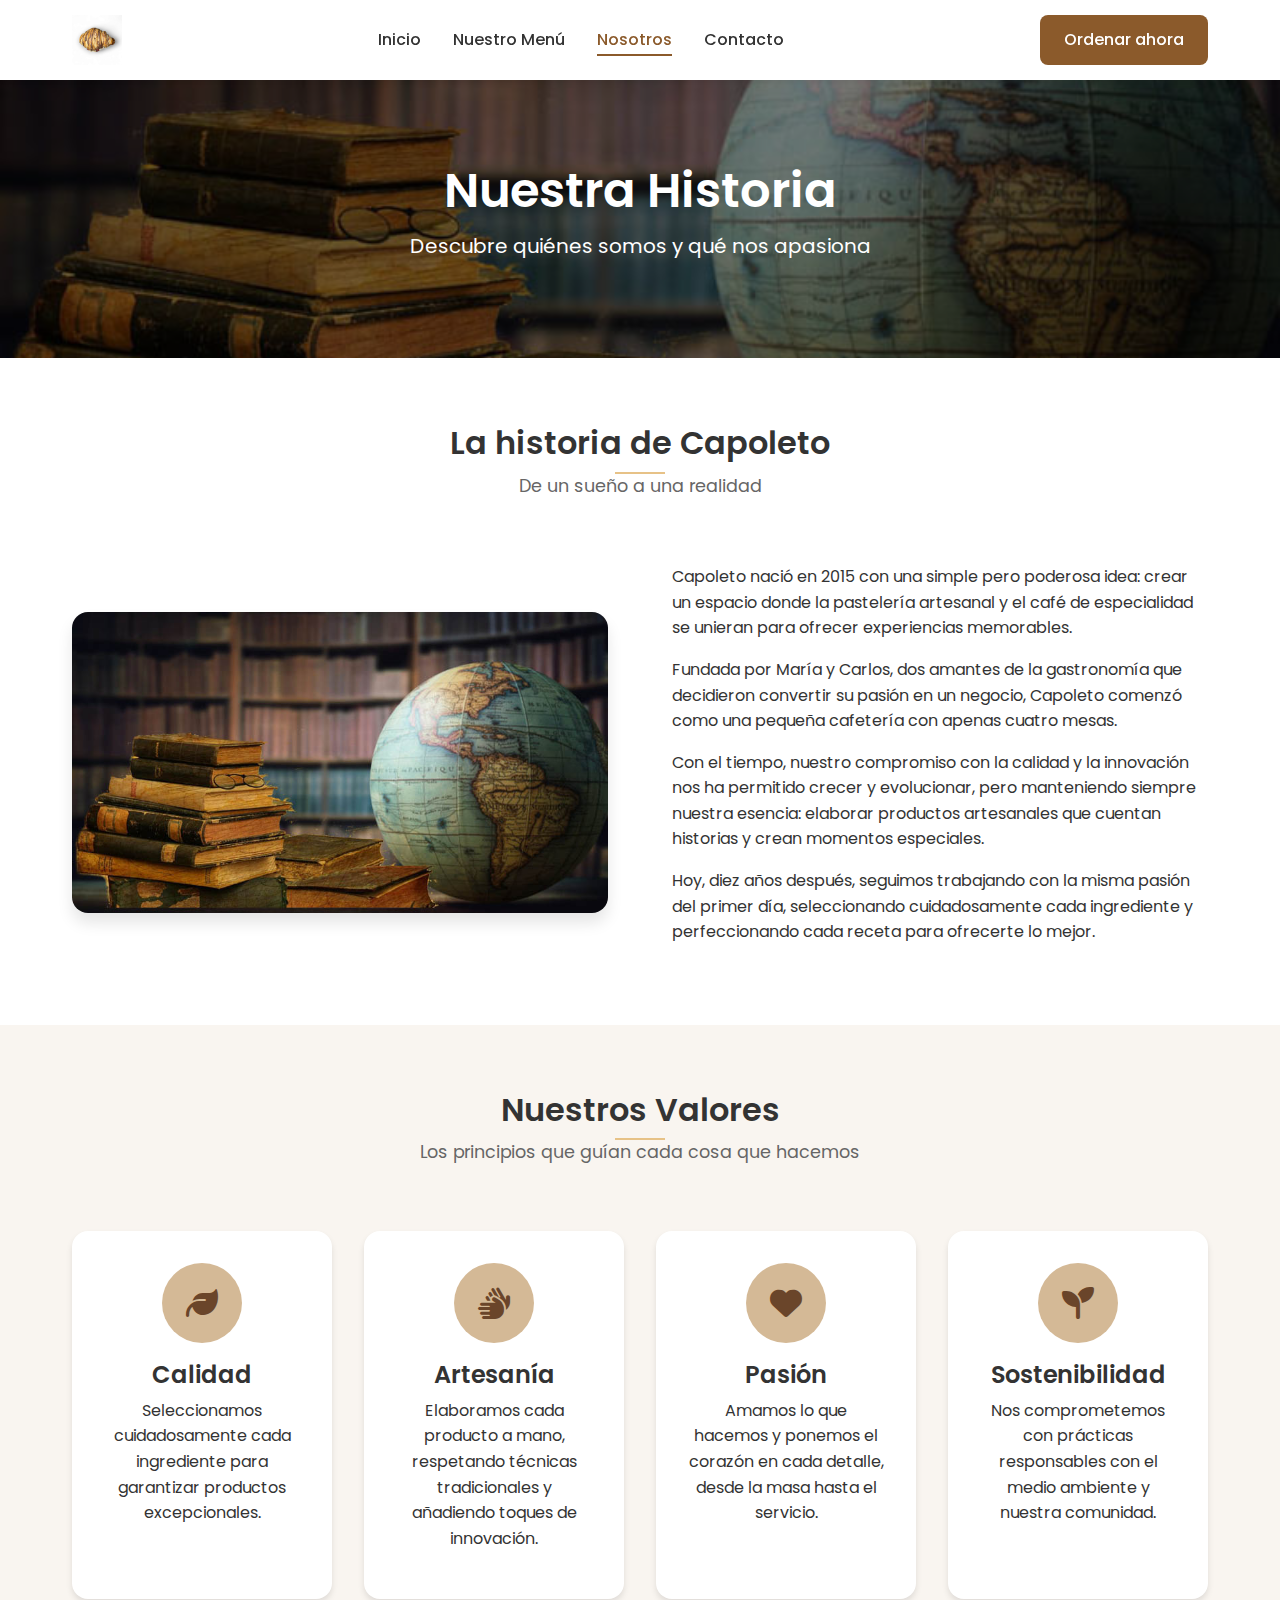
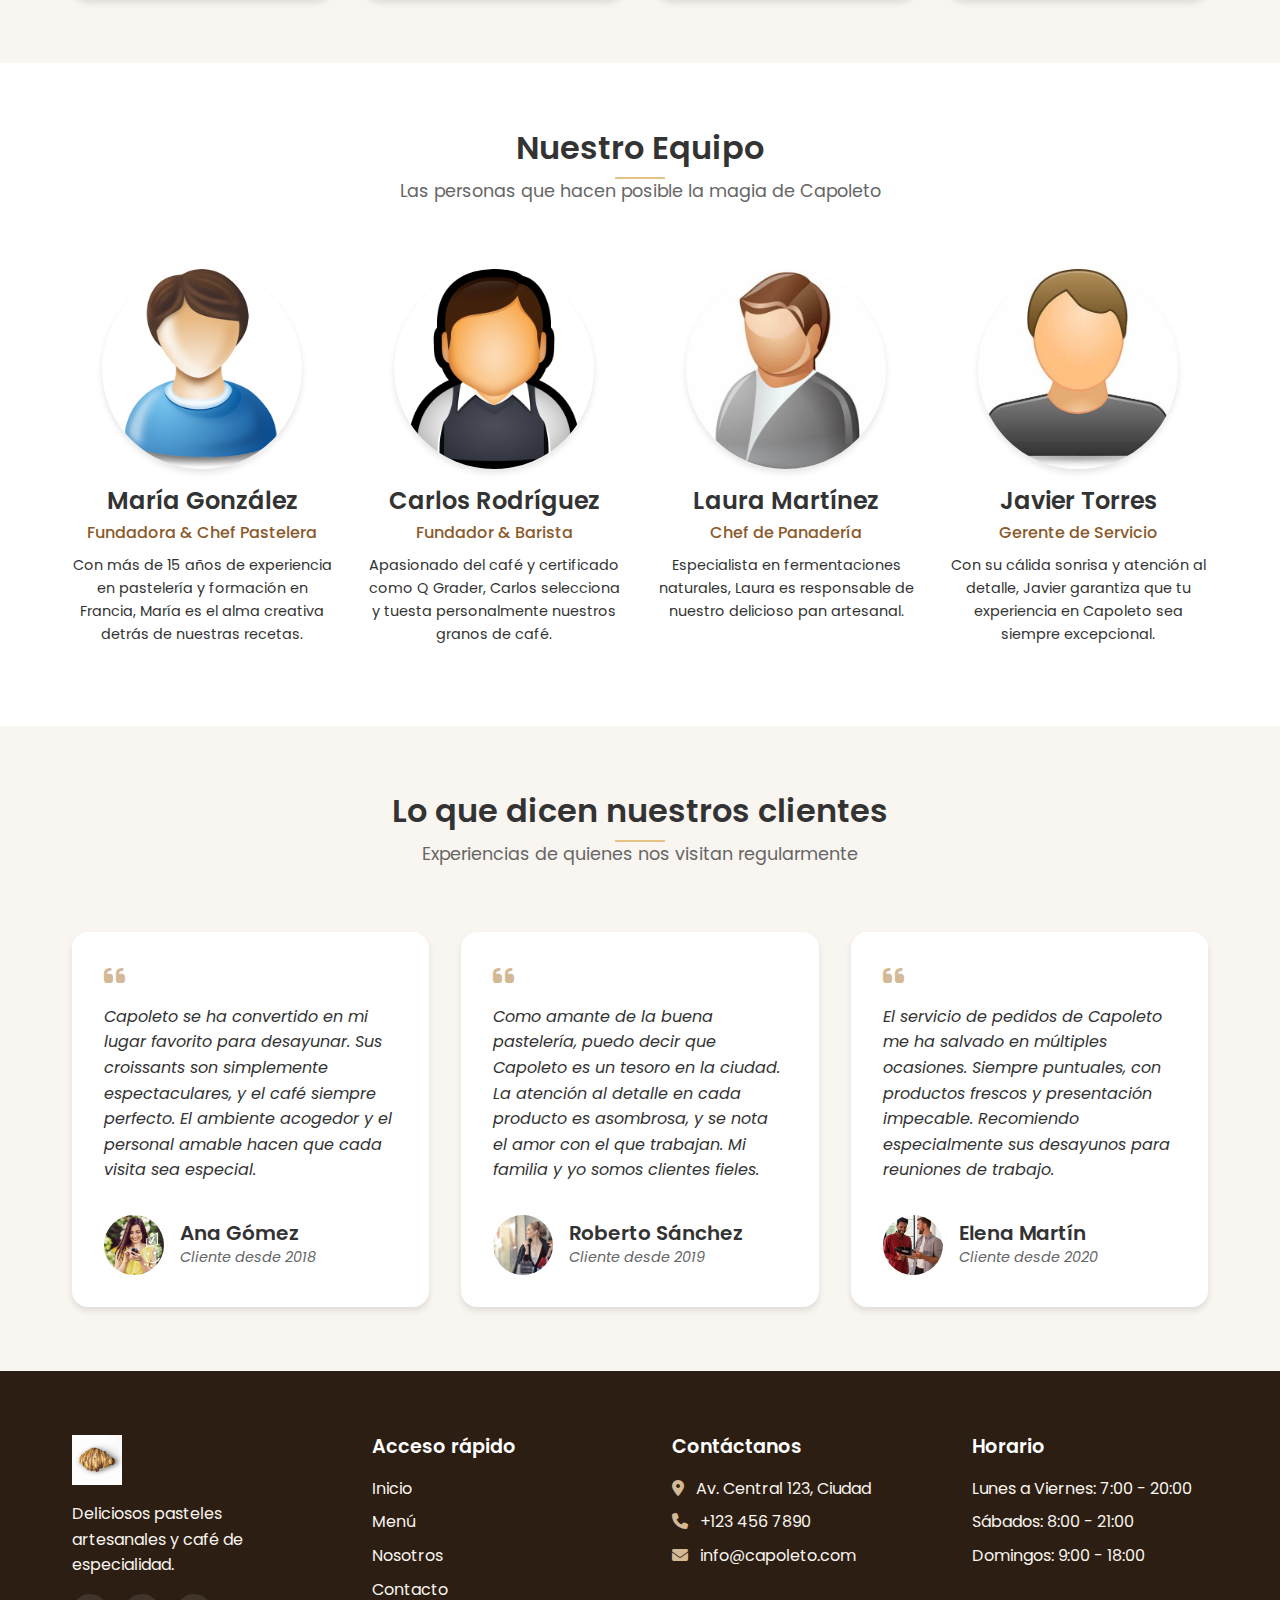
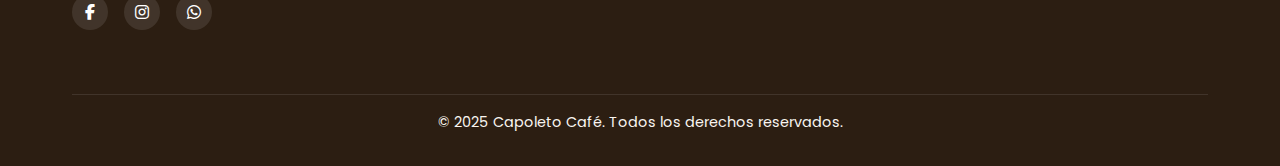
==== about.html @ 60fb5b4f "first commit" ====
<!DOCTYPE html>
<html lang="es">
<head>
    <meta charset="UTF-8">
    <meta name="viewport" content="width=device-width, initial-scale=1.0">
    <title>Nosotros | Capoleto Café</title>
    <link rel="stylesheet" href="assets/css/style.css">
    <link rel="stylesheet" href="https://cdnjs.cloudflare.com/ajax/libs/font-awesome/6.4.0/css/all.min.css">
    <link rel="preconnect" href="https://fonts.googleapis.com">
    <link rel="preconnect" href="https://fonts.gstatic.com" crossorigin>
    <link href="https://fonts.googleapis.com/css2?family=Poppins:wght@300;400;500;600;700&display=swap" rel="stylesheet">
</head>
<body>
    <!-- Header (same as index.html) -->
    <header class="header">
        <div class="container">
            <div class="header-wrapper">
                <div class="logo">
                    <a href="index.html">
                        <img src="assets/images/logo.jpg" alt="Capoleto Café">
                    </a>
                </div>
                <nav class="main-nav">
                    <ul>
                        <li><a href="index.html">Inicio</a></li>
                        <li><a href="menu.html">Nuestro Menú</a></li>
                        <li><a href="about.html" class="active">Nosotros</a></li>
                        <li><a href="contact.html">Contacto</a></li>
                    </ul>
                </nav>
                <div class="nav-buttons">
                    <a href="order.html" class="btn btn-primary">Ordenar ahora</a>
                    <button class="menu-toggle" id="menu-toggle">
                        <span></span>
                        <span></span>
                        <span></span>
                    </button>
                </div>
            </div>
        </div>
    </header>

    <!-- About Hero Section -->
    <section class="about-hero">
        <div class="container">
            <div class="about-hero-content">
                <h1>Nuestra Historia</h1>
                <p>Descubre quiénes somos y qué nos apasiona</p>
            </div>
        </div>
    </section>

    <!-- Our Story Section -->
    <section class="our-story">
        <div class="container">
            <div class="section-header">
                <h2>La historia de Capoleto</h2>
                <p>De un sueño a una realidad</p>
            </div>
            <div class="story-content">
                <div class="story-image">
                    <img src="assets/images/about/story.jpg" alt="Capoleto Café Story">
                </div>
                <div class="story-text">
                    <p>Capoleto nació en 2015 con una simple pero poderosa idea: crear un espacio donde la pastelería artesanal y el café de especialidad se unieran para ofrecer experiencias memorables.</p>
                    <p>Fundada por María y Carlos, dos amantes de la gastronomía que decidieron convertir su pasión en un negocio, Capoleto comenzó como una pequeña cafetería con apenas cuatro mesas.</p>
                    <p>Con el tiempo, nuestro compromiso con la calidad y la innovación nos ha permitido crecer y evolucionar, pero manteniendo siempre nuestra esencia: elaborar productos artesanales que cuentan historias y crean momentos especiales.</p>
                    <p>Hoy, diez años después, seguimos trabajando con la misma pasión del primer día, seleccionando cuidadosamente cada ingrediente y perfeccionando cada receta para ofrecerte lo mejor.</p>
                </div>
            </div>
        </div>
    </section>

    <!-- Our Values Section -->
    <section class="our-values">
        <div class="container">
            <div class="section-header">
                <h2>Nuestros Valores</h2>
                <p>Los principios que guían cada cosa que hacemos</p>
            </div>
            <div class="values-grid">
                <div class="value-card">
                    <div class="value-icon">
                        <i class="fas fa-leaf"></i>
                    </div>
                    <h3>Calidad</h3>
                    <p>Seleccionamos cuidadosamente cada ingrediente para garantizar productos excepcionales.</p>
                </div>
                <div class="value-card">
                    <div class="value-icon">
                        <i class="fas fa-hands"></i>
                    </div>
                    <h3>Artesanía</h3>
                    <p>Elaboramos cada producto a mano, respetando técnicas tradicionales y añadiendo toques de innovación.</p>
                </div>
                <div class="value-card">
                    <div class="value-icon">
                        <i class="fas fa-heart"></i>
                    </div>
                    <h3>Pasión</h3>
                    <p>Amamos lo que hacemos y ponemos el corazón en cada detalle, desde la masa hasta el servicio.</p>
                </div>
                <div class="value-card">
                    <div class="value-icon">
                        <i class="fas fa-seedling"></i>
                    </div>
                    <h3>Sostenibilidad</h3>
                    <p>Nos comprometemos con prácticas responsables con el medio ambiente y nuestra comunidad.</p>
                </div>
            </div>
        </div>
    </section>

    <!-- Our Team Section -->
    <section class="our-team">
        <div class="container">
            <div class="section-header">
                <h2>Nuestro Equipo</h2>
                <p>Las personas que hacen posible la magia de Capoleto</p>
            </div>
            <div class="team-grid">
                <div class="team-member">
                    <div class="member-image">
                        <img src="assets/images/about/team1.jpg" alt="María González">
                    </div>
                    <h3>María González</h3>
                    <p class="member-role">Fundadora & Chef Pastelera</p>
                    <p class="member-bio">Con más de 15 años de experiencia en pastelería y formación en Francia, María es el alma creativa detrás de nuestras recetas.</p>
                </div>
                <div class="team-member">
                    <div class="member-image">
                        <img src="assets/images/about/team2.jpg" alt="Carlos Rodríguez">
                    </div>
                    <h3>Carlos Rodríguez</h3>
                    <p class="member-role">Fundador & Barista</p>
                    <p class="member-bio">Apasionado del café y certificado como Q Grader, Carlos selecciona y tuesta personalmente nuestros granos de café.</p>
                </div>
                <div class="team-member">
                    <div class="member-image">
                        <img src="assets/images/about/team3.jpeg" alt="Laura Martínez">
                    </div>
                    <h3>Laura Martínez</h3>
                    <p class="member-role">Chef de Panadería</p>
                    <p class="member-bio">Especialista en fermentaciones naturales, Laura es responsable de nuestro delicioso pan artesanal.</p>
                </div>
                <div class="team-member">
                    <div class="member-image">
                        <img src="assets/images/about/team4.jpeg" alt="Javier Torres">
                    </div>
                    <h3>Javier Torres</h3>
                    <p class="member-role">Gerente de Servicio</p>
                    <p class="member-bio">Con su cálida sonrisa y atención al detalle, Javier garantiza que tu experiencia en Capoleto sea siempre excepcional.</p>
                </div>
            </div>
        </div>
    </section>

    <!-- Testimonials Section -->
    <section class="testimonials">
        <div class="container">
            <div class="section-header">
                <h2>Lo que dicen nuestros clientes</h2>
                <p>Experiencias de quienes nos visitan regularmente</p>
            </div>
            <div class="testimonials-slider">
                <div class="testimonial-card">
                    <div class="testimonial-content">
                        <i class="fas fa-quote-left"></i>
                        <p>Capoleto se ha convertido en mi lugar favorito para desayunar. Sus croissants son simplemente espectaculares, y el café siempre perfecto. El ambiente acogedor y el personal amable hacen que cada visita sea especial.</p>
                        <div class="testimonial-author">
                            <div class="author-image">
                                <img src="assets/images/about/customer1.jpg" alt="Ana Gómez">
                            </div>
                            <div class="author-info">
                                <h4>Ana Gómez</h4>
                                <p>Cliente desde 2018</p>
                            </div>
                        </div>
                    </div>
                </div>
                <div class="testimonial-card">
                    <div class="testimonial-content">
                        <i class="fas fa-quote-left"></i>
                        <p>Como amante de la buena pastelería, puedo decir que Capoleto es un tesoro en la ciudad. La atención al detalle en cada producto es asombrosa, y se nota el amor con el que trabajan. Mi familia y yo somos clientes fieles.</p>
                        <div class="testimonial-author">
                            <div class="author-image">
                                <img src="assets/images/about/customer2.jpg" alt="Roberto Sánchez">
                            </div>
                            <div class="author-info">
                                <h4>Roberto Sánchez</h4>
                                <p>Cliente desde 2019</p>
                            </div>
                        </div>
                    </div>
                </div>
                <div class="testimonial-card">
                    <div class="testimonial-content">
                        <i class="fas fa-quote-left"></i>
                        <p>El servicio de pedidos de Capoleto me ha salvado en múltiples ocasiones. Siempre puntuales, con productos frescos y presentación impecable. Recomiendo especialmente sus desayunos para reuniones de trabajo.</p>
                        <div class="testimonial-author">
                            <div class="author-image">
                                <img src="assets/images/about/customer3.jpg" alt="Elena Martín">
                            </div>
                            <div class="author-info">
                                <h4>Elena Martín</h4>
                                <p>Cliente desde 2020</p>
                            </div>
                        </div>
                    </div>
                </div>
            </div>
        </div>
    </section>


    <!-- Footer (same as index.html) -->
    <footer class="footer">
        <div class="container">
            <div class="footer-grid">
                <div class="footer-info">
                    <img src="assets/images/logo.jpg" alt="Capoleto Café" class="footer-logo">
                    <p>Deliciosos pasteles artesanales y café de especialidad.</p>
                    <div class="social-links">
                        <a href="#" target="_blank"><i class="fab fa-facebook-f"></i></a>
                        <a href="#" target="_blank"><i class="fab fa-instagram"></i></a>
                        <a href="#" target="_blank"><i class="fab fa-whatsapp"></i></a>
                    </div>
                </div>
                <div class="footer-links">
                    <h4>Acceso rápido</h4>
                    <ul>
                        <li><a href="index.html">Inicio</a></li>
                        <li><a href="menu.html">Menú</a></li>
                        <li><a href="about.html">Nosotros</a></li>
                        <li><a href="contact.html">Contacto</a></li>
                    </ul>
                </div>
                <div class="footer-contact">
                    <h4>Contáctanos</h4>
                    <ul>
                        <li><i class="fas fa-map-marker-alt"></i> Av. Central 123, Ciudad</li>
                        <li><i class="fas fa-phone"></i> +123 456 7890</li>
                        <li><i class="fas fa-envelope"></i> info@capoleto.com</li>
                    </ul>
                </div>
                <div class="footer-hours">
                    <h4>Horario</h4>
                    <ul>
                        <li>Lunes a Viernes: 7:00 - 20:00</li>
                        <li>Sábados: 8:00 - 21:00</li>
                        <li>Domingos: 9:00 - 18:00</li>
                    </ul>
                </div>
            </div>
            <div class="footer-bottom">
                <p>&copy; 2025 Capoleto Café. Todos los derechos reservados.</p>
            </div>
        </div>
    </footer>

    <script src="assets/js/main.js"></script>
</body>
</html>
---- assets/css/style.css ----
/* 
* Capoleto Café - Main Stylesheet
* Author: Your Name
* Version: 1.0
*/

/* =========== Base Styles =========== */
:root {
    /* Colors */
    --primary-color: #8b5a2b;
    --primary-dark: #6a452a;
    --primary-light: #d4b996;
    --secondary-color: #f27e3d;
    --accent-color: #e7c287;
    --text-color: #333333;
    --text-light: #666666;
    --background-color: #ffffff;
    --background-alt: #f9f5f0;
    --border-color: #e1d7c6;
    --footer-bg: #2c1e12;
    --footer-text: #f9f5f0;
    
    /* Typography */
    --body-font: 'Poppins', sans-serif;
    --heading-font: 'Poppins', sans-serif;
    
    /* Spacing */
    --spacing-xs: 0.25rem;
    --spacing-sm: 0.5rem;
    --spacing-md: 1rem;
    --spacing-lg: 2rem;
    --spacing-xl: 4rem;
    
    /* Borders */
    --border-radius-sm: 4px;
    --border-radius-md: 8px;
    --border-radius-lg: 16px;
    --border-radius-xl: 24px;
    
    /* Shadows */
    --shadow-sm: 0 2px 4px rgba(0, 0, 0, 0.05);
    --shadow-md: 0 4px 6px rgba(0, 0, 0, 0.1);
    --shadow-lg: 0 10px 15px rgba(0, 0, 0, 0.1);
    
    /* Transitions */
    --transition-fast: 0.2s ease;
    --transition-normal: 0.3s ease;
    --transition-slow: 0.5s ease;
}

/* Reset & Base Styles */
* {
    margin: 0;
    padding: 0;
    box-sizing: border-box;
}

html {
    scroll-behavior: smooth;
}

body {
    font-family: var(--body-font);
    color: var(--text-color);
    line-height: 1.6;
    background-color: var(--background-color);
    font-size: 16px;
}

h1, h2, h3, h4, h5, h6 {
    font-family: var(--heading-font);
    font-weight: 600;
    line-height: 1.3;
    margin-bottom: var(--spacing-md);
    color: var(--text-color);
}

h1 {
    font-size: 2.5rem;
}

h2 {
    font-size: 2rem;
}

h3 {
    font-size: 1.5rem;
}

h4 {
    font-size: 1.25rem;
}

p {
    margin-bottom: var(--spacing-md);
}

a {
    color: var(--primary-color);
    text-decoration: none;
    transition: color var(--transition-fast);
}

a:hover {
    color: var(--primary-dark);
}

ul, ol {
    list-style-position: inside;
    margin-bottom: var(--spacing-md);
}

img {
    max-width: 100%;
    height: auto;
    display: block;
}

button, input, select, textarea {
    font-family: var(--body-font);
    font-size: 1rem;
}

/* =========== Layout =========== */
.container {
    width: 100%;
    max-width: 1200px;
    margin: 0 auto;
    padding: 0 var(--spacing-lg);
}

.section-header {
    text-align: center;
    margin-bottom: var(--spacing-xl);
}

.section-header h2 {
    position: relative;
    display: inline-block;
    margin-bottom: var(--spacing-sm);
}

.section-header h2:after {
    content: '';
    position: absolute;
    bottom: -10px;
    left: 50%;
    transform: translateX(-50%);
    width: 50px;
    height: 2px;
    background-color: var(--accent-color);
}

.section-header p {
    color: var(--text-light);
    font-size: 1.1rem;
}

/* =========== Components =========== */

/* Buttons */
.btn {
    display: inline-block;
    padding: 0.75rem 1.5rem;
    border-radius: var(--border-radius-md);
    font-weight: 500;
    text-align: center;
    cursor: pointer;
    transition: all var(--transition-fast);
    border: none;
    outline: none;
}

.btn-primary {
    background-color: var(--primary-color);
    color: white;
}

.btn-primary:hover {
    background-color: var(--primary-dark);
    color: white;
}

.btn-secondary {
    background-color: var(--secondary-color);
    color: white;
}

.btn-secondary:hover {
    background-color: #e06e30;
    color: white;
}

.btn-outline {
    background-color: transparent;
    border: 2px solid var(--primary-color);
    color: var(--primary-color);
}

.btn-outline:hover {
    background-color: var(--primary-color);
    color: white;
}

.btn-light {
    background-color: white;
    color: var(--primary-color);
}

.btn-light:hover {
    background-color: #f0f0f0;
}

.btn-sm {
    padding: 0.5rem 1rem;
    font-size: 0.875rem;
}

.btn-block {
    display: block;
    width: 100%;
}

/* Forms */
.form-group {
    margin-bottom: var(--spacing-md);
}

.form-group label {
    display: block;
    margin-bottom: var(--spacing-xs);
    font-weight: 500;
}

.form-group input,
.form-group select,
.form-group textarea {
    width: 100%;
    padding: 0.75rem;
    border: 1px solid var(--border-color);
    border-radius: var(--border-radius-sm);
    background-color: white;
    transition: border-color var(--transition-fast);
}

.form-group input:focus,
.form-group select:focus,
.form-group textarea:focus {
    border-color: var(--primary-color);
    outline: none;
}

/* =========== Header =========== */
.header {
    position: fixed;
    top: 0;
    left: 0;
    width: 100%;
    z-index: 1000;
    background-color: white;
    box-shadow: var(--shadow-sm);
    transition: all var(--transition-normal);
}

.header-wrapper {
    display: flex;
    align-items: center;
    justify-content: space-between;
    height: 80px;
}

.logo img {
    height: 50px;
}

.main-nav ul {
    display: flex;
    margin: 0;
    list-style: none;
}

.main-nav li {
    margin: 0 var(--spacing-md);
}

.main-nav a {
    font-weight: 500;
    color: var(--text-color);
    position: relative;
}

.main-nav a:hover, 
.main-nav a.active {
    color: var(--primary-color);
}

.main-nav a.active:after {
    content: '';
    position: absolute;
    bottom: -5px;
    left: 0;
    width: 100%;
    height: 2px;
    background-color: var(--primary-color);
}

.nav-buttons {
    display: flex;
    align-items: center;
}

.menu-toggle {
    display: none;
    background: none;
    border: none;
    cursor: pointer;
    margin-left: var(--spacing-md);
}

.menu-toggle span {
    display: block;
    width: 25px;
    height: 2px;
    background-color: var(--text-color);
    margin: 5px 0;
    transition: all var(--transition-fast);
}

/* =========== Hero Section =========== */
.hero {
    padding: 160px 0 100px;
    background-color: var(--background-alt);
    background-image: url('../images/hero-bg.jpg');
    background-size: cover;
    background-position: center;
    position: relative;
}

.hero:before {
    content: '';
    position: absolute;
    top: 0;
    left: 0;
    width: 100%;
    height: 100%;
    background-color: rgba(0, 0, 0, 0.4);
}

.hero-content {
    position: relative;
    max-width: 600px;
    text-align: center;
    margin: 0 auto;
}

.hero h1 {
    color: white;
    font-size: 3rem;
    margin-bottom: var(--spacing-md);
}

.hero p {
    color: white;
    font-size: 1.25rem;
    margin-bottom: var(--spacing-lg);
}

.hero-buttons {
    display: flex;
    justify-content: center;
    gap: var(--spacing-md);
}

/* =========== Featured Products Section =========== */
.featured-products {
    padding: var(--spacing-xl) 0;
}

.products-grid {
    display: grid;
    grid-template-columns: repeat(auto-fill, minmax(250px, 1fr));
    gap: var(--spacing-lg);
}

.product-card {
    background-color: white;
    border-radius: var(--border-radius-lg);
    overflow: hidden;
    box-shadow: var(--shadow-md);
    transition: transform var(--transition-normal);
}

.product-card:hover {
    transform: translateY(-5px);
}

.product-image {
    height: 200px;
    position: relative;
}

.product-image img {
    width: 100%;
    height: 100%;
    object-fit: cover;
}

.product-badge {
    position: absolute;
    top: 10px;
    right: 10px;
    background-color: var(--secondary-color);
    color: white;
    padding: 0.25rem 0.5rem;
    border-radius: var(--border-radius-sm);
    font-size: 0.75rem;
}

.product-info {
    padding: var(--spacing-md);
}

.product-info h3 {
    margin-bottom: var(--spacing-xs);
    font-size: 1.2rem;
}

.product-info p {
    color: var(--text-light);
    font-size: 0.9rem;
    margin-bottom: var(--spacing-sm);
}

.product-price {
    font-weight: 600;
    color: var(--primary-color);
    margin-bottom: var(--spacing-sm);
}

.view-all {
    text-align: center;
    margin-top: var(--spacing-xl);
}

/* =========== Categories Section =========== */
.categories {
    padding: var(--spacing-xl) 0;
    background-color: var(--background-alt);
}

.categories-grid {
    display: grid;
    grid-template-columns: repeat(auto-fill, minmax(200px, 1fr));
    gap: var(--spacing-lg);
}

.category-card {
    background-color: white;
    border-radius: var(--border-radius-lg);
    padding: var(--spacing-lg);
    text-align: center;
    box-shadow: var(--shadow-md);
    transition: all var(--transition-normal);
}

.category-card:hover {
    transform: translateY(-5px);
    background-color: var(--primary-color);
}

.category-card:hover h3,
.category-card:hover .category-icon i {
    color: white;
}

.category-icon {
    margin-bottom: var(--spacing-md);
}

.category-icon i {
    font-size: 2.5rem;
    color: var(--primary-color);
    transition: color var(--transition-normal);
}

.category-card h3 {
    font-size: 1.2rem;
    margin-bottom: 0;
    transition: color var(--transition-normal);
}

/* =========== About Preview Section =========== */
.about-preview {
    padding: var(--spacing-xl) 0;
}

.about-grid {
    display: grid;
    grid-template-columns: 1fr 1fr;
    gap: var(--spacing-xl);
    align-items: center;
}

.about-image img {
    border-radius: var(--border-radius-lg);
    box-shadow: var(--shadow-lg);
}

.about-content h2 {
    margin-bottom: var(--spacing-md);
}

.about-content p {
    margin-bottom: var(--spacing-md);
}

/* =========== Reviews Section =========== */
.reviews {
    padding: var(--spacing-xl) 0;
    background-color: var(--background-alt);
}

.reviews-slider {
    display: grid;
    grid-template-columns: repeat(auto-fill, minmax(300px, 1fr));
    gap: var(--spacing-lg);
}

.review-card {
    background-color: white;
    border-radius: var(--border-radius-lg);
    padding: var(--spacing-lg);
    box-shadow: var(--shadow-md);
}

.review-stars {
    color: gold;
    margin-bottom: var(--spacing-sm);
}

.review-text {
    font-style: italic;
    color: var(--text-color);
    margin-bottom: var(--spacing-md);
}

.reviewer {
    display: flex;
    align-items: center;
}

.reviewer-name {
    font-weight: 600;
}

/* =========== Instagram Feed Section =========== */
.instagram-feed {
    padding: var(--spacing-xl) 0;
}

.instagram-grid {
    display: grid;
    grid-template-columns: repeat(auto-fill, minmax(200px, 1fr));
    gap: var(--spacing-md);
}

.instagram-item {
    height: 200px;
    overflow: hidden;
    position: relative;
}

.instagram-item img {
    width: 100%;
    height: 100%;
    object-fit: cover;
    transition: transform var(--transition-normal);
}

.instagram-item:hover img {
    transform: scale(1.1);
}

/* =========== Footer =========== */
.footer {
    background-color: var(--footer-bg);
    color: var(--footer-text);
    padding-top: var(--spacing-xl);
}

.footer-grid {
    display: grid;
    grid-template-columns: repeat(auto-fit, minmax(200px, 1fr));
    gap: var(--spacing-xl);
    padding-bottom: var(--spacing-xl);
}

.footer-logo {
    height: 50px;
    margin-bottom: var(--spacing-md);
}

.footer-info p {
    margin-bottom: var(--spacing-md);
}

.social-links {
    display: flex;
    gap: var(--spacing-md);
}

.social-links a {
    display: flex;
    align-items: center;
    justify-content: center;
    width: 36px;
    height: 36px;
    background-color: rgba(255, 255, 255, 0.1);
    border-radius: 50%;
    color: white;
    transition: background-color var(--transition-fast);
}

.social-links a:hover {
    background-color: var(--primary-light);
    color: var(--primary-dark);
}

.footer h4 {
    color: white;
    margin-bottom: var(--spacing-md);
    font-size: 1.2rem;
}

.footer-links ul,
.footer-contact ul,
.footer-hours ul {
    list-style: none;
    margin: 0;
    padding: 0;
}

.footer-links li,
.footer-contact li,
.footer-hours li {
    margin-bottom: var(--spacing-sm);
}

.footer-links a {
    color: var(--footer-text);
    transition: color var(--transition-fast);
}

.footer-links a:hover {
    color: var(--primary-light);
}

.footer-contact i {
    margin-right: var(--spacing-sm);
    color: var(--primary-light);
}

.footer-bottom {
    text-align: center;
    padding: var(--spacing-md) 0;
    border-top: 1px solid rgba(255, 255, 255, 0.1);
    font-size: 0.9rem;
}

/* =========== Menu Page =========== */
.menu-hero {
    padding: 160px 0 80px;
    background-color: var(--background-alt);
    background-image: url('../images/menu-bg.jpg');
    background-size: cover;
    background-position: center;
    position: relative;
    text-align: center;
}

.menu-hero:before {
    content: '';
    position: absolute;
    top: 0;
    left: 0;
    width: 100%;
    height: 100%;
    background-color: rgba(0, 0, 0, 0.5);
}

.menu-hero-content {
    position: relative;
    max-width: 600px;
    margin: 0 auto;
}

.menu-hero h1 {
    color: white;
    font-size: 3rem;
    margin-bottom: var(--spacing-sm);
}

.menu-hero p {
    color: white;
    font-size: 1.25rem;
}

.menu-nav {
    background-color: white;
    box-shadow: var(--shadow-sm);
    padding: var(--spacing-md) 0;
    position: sticky;
    top: 80px;
    z-index: 100;
}

.menu-tabs {
    display: flex;
    justify-content: center;
    gap: var(--spacing-md);
    flex-wrap: wrap;
}

.menu-tab {
    padding: 0.5rem 1rem;
    background: none;
    border: none;
    cursor: pointer;
    font-weight: 500;
    color: var(--text-color);
    transition: color var(--transition-fast);
    position: relative;
}

.menu-tab:hover,
.menu-tab.active {
    color: var(--primary-color);
}

.menu-tab.active:after {
    content: '';
    position: absolute;
    bottom: -5px;
    left: 0;
    width: 100%;
    height: 2px;
    background-color: var(--primary-color);
}

.menu-products {
    padding: var(--spacing-xl) 0;
}

.order-banner {
    background-color: var(--primary-color);
    color: white;
    padding: var(--spacing-xl) 0;
    text-align: center;
}

.banner-content h2 {
    color: white;
    margin-bottom: var(--spacing-sm);
}

.banner-content p {
    margin-bottom: var(--spacing-lg);
    font-size: 1.1rem;
}

/* =========== About Page =========== */
.about-hero {
    padding: 160px 0 80px;
    background-color: var(--background-alt);
    background-image: url('../images/about-bg.jpg');
    background-size: cover;
    background-position: center;
    position: relative;
    text-align: center;
}

.about-hero:before {
    content: '';
    position: absolute;
    top: 0;
    left: 0;
    width: 100%;
    height: 100%;
    background-color: rgba(0, 0, 0, 0.5);
}

.about-hero-content {
    position: relative;
    max-width: 600px;
    margin: 0 auto;
}

.about-hero h1 {
    color: white;
    font-size: 3rem;
    margin-bottom: var(--spacing-sm);
}

.about-hero p {
    color: white;
    font-size: 1.25rem;
}

.our-story {
    padding: var(--spacing-xl) 0;
}

.story-content {
    display: grid;
    grid-template-columns: 1fr 1fr;
    gap: var(--spacing-xl);
    align-items: center;
}

.story-image img {
    border-radius: var(--border-radius-lg);
    box-shadow: var(--shadow-lg);
}

.our-values {
    padding: var(--spacing-xl) 0;
    background-color: var(--background-alt);
}

.values-grid {
    display: grid;
    grid-template-columns: repeat(auto-fill, minmax(250px, 1fr));
    gap: var(--spacing-lg);
}

.value-card {
    background-color: white;
    border-radius: var(--border-radius-lg);
    padding: var(--spacing-lg);
    text-align: center;
    box-shadow: var(--shadow-md);
}

.value-icon {
    width: 80px;
    height: 80px;
    background-color: var(--primary-light);
    border-radius: 50%;
    display: flex;
    align-items: center;
    justify-content: center;
    margin: 0 auto var(--spacing-md);
}

.value-icon i {
    font-size: 2rem;
    color: var(--primary-dark);
}

.value-card h3 {
    margin-bottom: var(--spacing-sm);
}

.our-team {
    padding: var(--spacing-xl) 0;
}

.team-grid {
    display: grid;
    grid-template-columns: repeat(auto-fill, minmax(250px, 1fr));
    gap: var(--spacing-lg);
}

.team-member {
    text-align: center;
}

.member-image {
    width: 200px;
    height: 200px;
    border-radius: 50%;
    overflow: hidden;
    margin: 0 auto var(--spacing-md);
    box-shadow: var(--shadow-md);
}

.member-image img {
    width: 100%;
    height: 100%;
    object-fit: cover;
}

.team-member h3 {
    margin-bottom: var(--spacing-xs);
}

.member-role {
    color: var(--primary-color);
    font-weight: 500;
    margin-bottom: var(--spacing-sm);
}

.member-bio {
    font-size: 0.9rem;
}

.testimonials {
    padding: var(--spacing-xl) 0;
    background-color: var(--background-alt);
}

.testimonials-slider {
    display: grid;
    grid-template-columns: repeat(auto-fill, minmax(300px, 1fr));
    gap: var(--spacing-lg);
}

.testimonial-card {
    background-color: white;
    border-radius: var(--border-radius-lg);
    overflow: hidden;
    box-shadow: var(--shadow-md);
}

.testimonial-content {
    padding: var(--spacing-lg);
}

.testimonial-content i {
    font-size: 1.5rem;
    color: var(--primary-light);
    margin-bottom: var(--spacing-md);
}

.testimonial-content p {
    font-style: italic;
    margin-bottom: var(--spacing-lg);
}

.testimonial-author {
    display: flex;
    align-items: center;
}

.author-image {
    width: 60px;
    height: 60px;
    border-radius: 50%;
    overflow: hidden;
    margin-right: var(--spacing-md);
}

.author-image img {
    width: 100%;
    height: 100%;
    object-fit: cover;
}

.author-info h4 {
    margin-bottom: 0;
}

.author-info p {
    margin-bottom: 0;
    font-size: 0.9rem;
    color: var(--text-light);
}

.join-team {
    padding: var(--spacing-xl) 0;
}

.join-content {
    display: grid;
    grid-template-columns: 1fr 1fr;
    gap: var(--spacing-xl);
    align-items: center;
}

.join-text h2 {
    margin-bottom: var(--spacing-md);
}

.join-text p {
    margin-bottom: var(--spacing-lg);
}

.join-image img {
    border-radius: var(--border-radius-lg);
    box-shadow: var(--shadow-lg);
}

/* =========== Contact Page =========== */
.contact-hero {
    padding: 160px 0 80px;
    background-color: var(--background-alt);
    background-image: url('../images/contact-bg.jpg');
    background-size: cover;
    background-position: center;
    position: relative;
    text-align: center;
}

.contact-hero:before {
    content: '';
    position: absolute;
    top: 0;
    left: 0;
    width: 100%;
    height: 100%;
    background-color: rgba(0, 0, 0, 0.5);
}

.contact-hero-content {
    position: relative;
    max-width: 600px;
    margin: 0 auto;
}

.contact-hero h1 {
    color: white;
    font-size: 3rem;
    margin-bottom: var(--spacing-sm);
}

.contact-hero p {
    color: white;
    font-size: 1.25rem;
}

.contact-info {
    padding: var(--spacing-xl) 0;
}

.contact-grid {
    display: grid;
    grid-template-columns: repeat(auto-fill, minmax(250px, 1fr));
    gap: var(--spacing-lg);
}

.contact-card {
    background-color: white;
    border-radius: var(--border-radius-lg);
    padding: var(--spacing-lg);
    text-align: center;
    box-shadow: var(--shadow-md);
}

.contact-icon {
    width: 70px;
    height: 70px;
    background-color: var(--primary-light);
    border-radius: 50%;
    display: flex;
    align-items: center;
    justify-content: center;
    margin: 0 auto var(--spacing-md);
}

.contact-icon i {
    font-size: 1.5rem;
    color: var(--primary-dark);
}

.contact-card h3 {
    margin-bottom: var(--spacing-sm);
}

.contact-card p {
    margin-bottom: var(--spacing-xs);
    font-size: 0.9rem;
}

.contact-form-section {
    padding: var(--spacing-xl) 0;
    background-color: var(--background-alt);
}

.contact-wrapper {
    display: grid;
    grid-template-columns: 1fr 1fr;
    gap: var(--spacing-xl);
}

.contact-form {
    display: grid;
    grid-template-columns: 1fr 1fr;
    gap: var(--spacing-md);
}

.full-width {
    grid-column: span 2;
}

.map-container {
    height: 100%;
    min-height: 400px;
    border-radius: var(--border-radius-lg);
    overflow: hidden;
    box-shadow: var(--shadow-md);
}

.map-container iframe {
    border: 0;
}

.faq-section {
    padding: var(--spacing-xl) 0;
}

.faq-container {
    max-width: 800px;
    margin: 0 auto;
}

.faq-item {
    border-bottom: 1px solid var(--border-color);
    margin-bottom: var(--spacing-md);
}

.faq-question {
    display: flex;
    justify-content: space-between;
    align-items: center;
    padding: var(--spacing-md) 0;
    cursor: pointer;
}

.faq-question h3 {
    margin-bottom: 0;
    font-size: 1.1rem;
}

.faq-answer {
    padding-bottom: var(--spacing-md);
    display: none;
}

.faq-icon i {
    transition: transform var(--transition-fast);
}

.faq-item.active .faq-icon i {
    transform: rotate(180deg);
}

.newsletter {
    padding: var(--spacing-xl) 0;
    background-color: var(--primary-color);
    color: white;
}

.newsletter-content {
    max-width: 600px;
    margin: 0 auto;
    text-align: center;
}

.newsletter-text h2 {
    color: white;
    margin-bottom: var(--spacing-sm);
}

.newsletter-text p {
    margin-bottom: var(--spacing-lg);
}

.newsletter-form {
    display: flex;
    gap: var(--spacing-sm);
}

.newsletter-form input {
    flex: 1;
    padding: 0.75rem;
    border: none;
    border-radius: var(--border-radius-md);
}

/* =========== Order Page =========== */
.order-process {
    padding: 160px 0 var(--spacing-xl);
}

.order-steps {
    display: flex;
    justify-content: center;
    margin-bottom: var(--spacing-xl);
}

.step {
    display: flex;
    flex-direction: column;
    align-items: center;
    margin: 0 var(--spacing-lg);
    position: relative;
}

.step:not(:last-child):after {
    content: '';
    position: absolute;
    top: 25px;
    right: -70px;
    width: 60px;
    height: 2px;
    background-color: var(--border-color);
}

.step.active .step-number {
    background-color: var(--primary-color);
    color: white;
}

.step-number {
    width: 50px;
    height: 50px;
    border-radius: 50%;
    background-color: var(--background-alt);
    display: flex;
    align-items: center;
    justify-content: center;
    font-weight: 600;
    margin-bottom: var(--spacing-sm);
    border: 2px solid var(--primary-color);
    color: var(--primary-color);
}

.step-text {
    font-weight: 500;
}

.order-content {
    display: grid;
    grid-template-columns: 2fr 1fr;
    gap: var(--spacing-xl);
}

.hidden {
    display: none;
}

.order-categories {
    display: flex;
    flex-wrap: wrap;
    gap: var(--spacing-sm);
    margin-bottom: var(--spacing-lg);
}

.category-btn {
    padding: 0.5rem 1rem;
    background-color: var(--background-alt);
    border: none;
    border-radius: var(--border-radius-sm);
    cursor: pointer;
    font-weight: 500;
}

.category-btn.active {
    background-color: var(--primary-color);
    color: white;
}

.order-items {
    display: grid;
    gap: var(--spacing-md);
}

.order-item {
    display: grid;
    grid-template-columns: 80px 1fr auto;
    align-items: center;
    gap: var(--spacing-md);
    padding: var(--spacing-md);
    background-color: white;
    border-radius: var(--border-radius-md);
    box-shadow: var(--shadow-sm);
}

.item-image {
    width: 80px;
    height: 80px;
    border-radius: var(--border-radius-sm);
    overflow: hidden;
}

.item-image img {
    width: 100%;
    height: 100%;
    object-fit: cover;
}

.item-details h3 {
    font-size: 1.1rem;
    margin-bottom: var(--spacing-xs);
}

.item-details p {
    font-size: 0.9rem;
    color: var(--text-light);
    margin-bottom: var(--spacing-xs);
}

.item-price {
    font-weight: 600;
    color: var(--primary-color);
}

.item-quantity {
    display: flex;
    align-items: center;
}

.quantity-btn {
    width: 30px;
    height: 30px;
    border: none;
    background-color: var(--background-alt);
    border-radius: 50%;
    display: flex;
    align-items: center;
    justify-content: center;
    cursor: pointer;
    font-weight: bold;
}

.item-quantity input {
    width: 40px;
    text-align: center;
    border: none;
    background: none;
    font-weight: 600;
    margin: 0 var(--spacing-sm);
}

.order-summary {
    background-color: white;
    border-radius: var(--border-radius-lg);
    padding: var(--spacing-lg);
    box-shadow: var(--shadow-md);
    position: sticky;
    top: 100px;
    align-self: flex-start;
}

.order-summary h3 {
    margin-bottom: var(--spacing-md);
    padding-bottom: var(--spacing-sm);
    border-bottom: 1px solid var(--border-color);
}

.order-list {
    margin-bottom: var(--spacing-lg);
    max-height: 300px;
    overflow-y: auto;
}

.order-item-row {
    display: flex;
    justify-content: space-between;
    align-items: center;
    margin-bottom: var(--spacing-sm);
    padding-bottom: var(--spacing-sm);
    border-bottom: 1px solid var(--border-color);
}

.order-item-details {
    flex: 1;
}

.order-item-name {
    font-weight: 500;
}

.order-item-price {
    color: var(--text-light);
    font-size: 0.9rem;
}

.order-item-total {
    font-weight: 600;
}

.empty-cart {
    color: var(--text-light);
    text-align: center;
    font-style: italic;
}

.order-total {
    padding-top: var(--spacing-md);
    border-top: 1px solid var(--border-color);
}

.subtotal, 
.delivery-fee, 
.total {
    display: flex;
    justify-content: space-between;
    margin-bottom: var(--spacing-sm);
}

.total {
    font-weight: 600;
    font-size: 1.1rem;
    color: var(--primary-color);
}

.step-buttons {
    display: flex;
    justify-content: space-between;
    margin-top: var(--spacing-lg);
}

.delivery-options {
    display: flex;
    flex-direction: column;
    gap: var(--spacing-sm);
}

.radio-container {
    display: flex;
    align-items: center;
    position: relative;
    padding-left: 30px;
    cursor: pointer;
}

.radio-container input {
    position: absolute;
    opacity: 0;
    cursor: pointer;
}

.radio-custom {
    position: absolute;
    top: 0;
    left: 0;
    height: 20px;
    width: 20px;
    background-color: white;
    border: 2px solid var(--border-color);
    border-radius: 50%;
}

.radio-container input:checked ~ .radio-custom:after {
    content: '';
    position: absolute;
    top: 4px;
    left: 4px;
    width: 8px;
    height: 8px;
    border-radius: 50%;
    background-color: var(--primary-color);
}

.confirmation-section {
    background-color: white;
    border-radius: var(--border-radius-md);
    padding: var(--spacing-md);
    margin-bottom: var(--spacing-md);
    box-shadow: var(--shadow-sm);
}

.confirmation-section h4 {
    font-size: 1.1rem;
    margin-bottom: var(--spacing-md);
    padding-bottom: var(--spacing-sm);
    border-bottom: 1px solid var(--border-color);
}

.confirmation-info p {
    margin-bottom: var(--spacing-xs);
}

.payment-methods {
    display: flex;
    gap: var(--spacing-md);
    margin-top: var(--spacing-sm);
}

.payment-methods span {
    display: flex;
    align-items: center;
    gap: var(--spacing-xs);
}

/* =========== Responsive Styles =========== */
@media (max-width: 1024px) {
    .about-grid,
    .story-content,
    .join-content,
    .contact-wrapper {
        grid-template-columns: 1fr;
    }
    
    .about-image,
    .story-image,
    .join-image {
        margin-bottom: var(--spacing-lg);
    }
}

@media (max-width: 768px) {
    .main-nav {
        display: none;
    }
    
    .menu-toggle {
        display: block;
    }
    
    .hero h1 {
        font-size: 2.5rem;
    }
    
    .order-content {
        grid-template-columns: 1fr;
    }
    
    .order-summary {
        position: static;
        margin-top: var(--spacing-lg);
    }
    
    .contact-form {
        grid-template-columns: 1fr;
    }
    
    .full-width {
        grid-column: span 1;
    }
    
    .newsletter-form {
        flex-direction: column;
    }
}

@media (max-width: 576px) {
    h1 {
        font-size: 2rem;
    }
    
    h2 {
        font-size: 1.5rem;
    }
    
    .hero-buttons {
        flex-direction: column;
        gap: var(--spacing-sm);
    }
    
    .order-item {
        grid-template-columns: 60px 1fr;
    }
    
    .item-quantity {
        grid-column: span 2;
        justify-content: flex-end;
    }
}
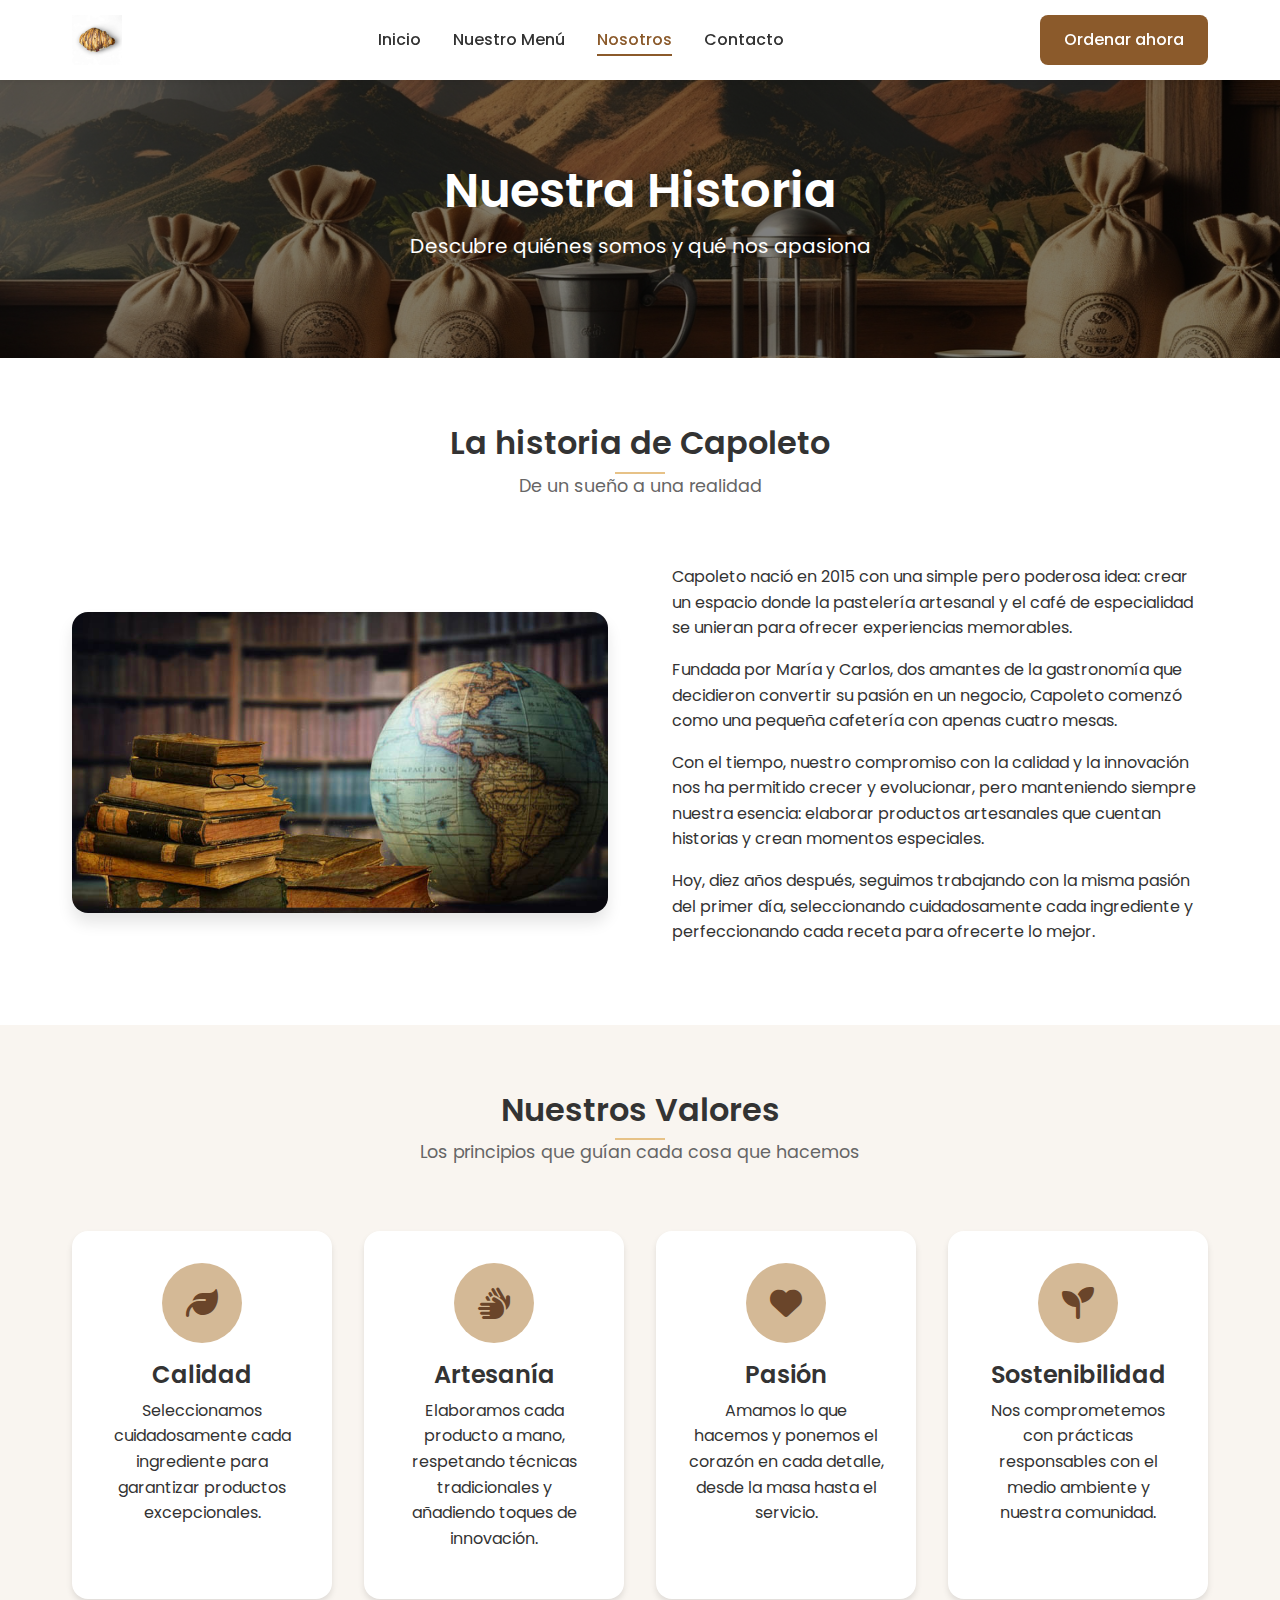
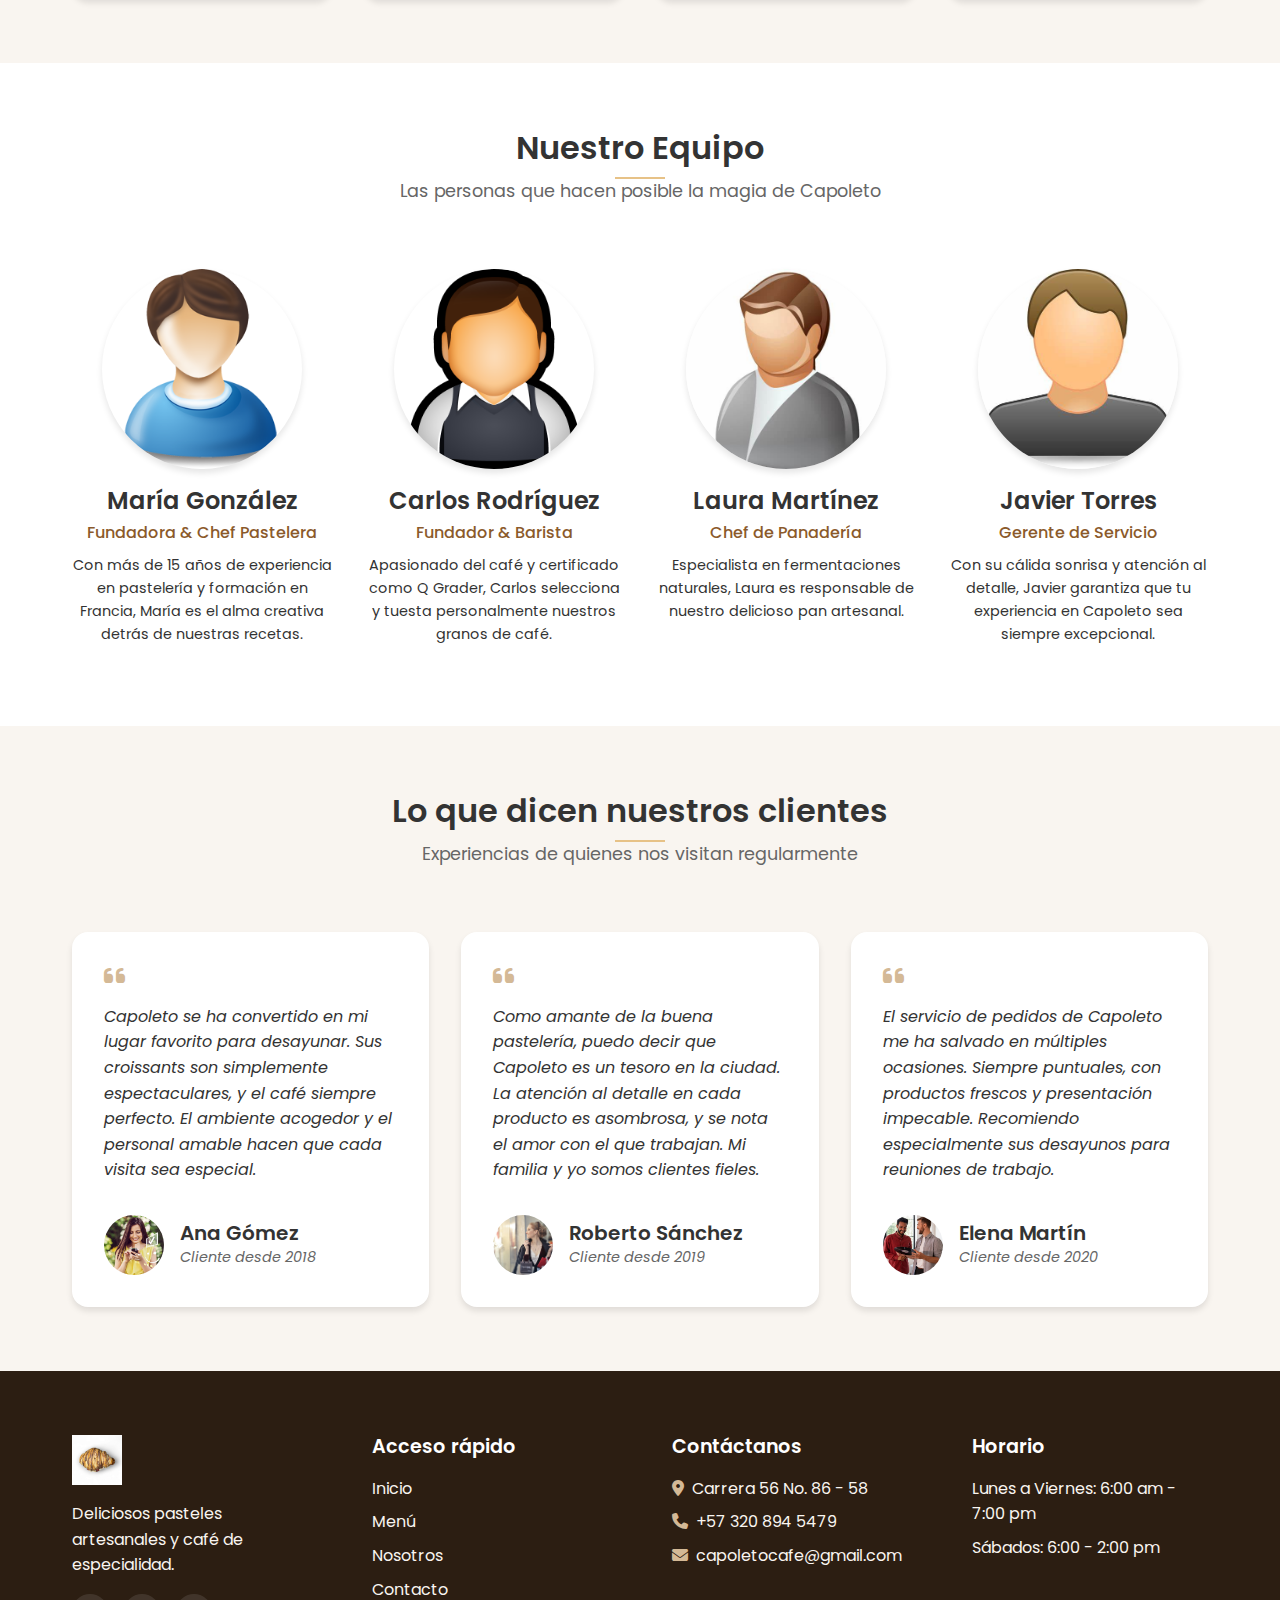
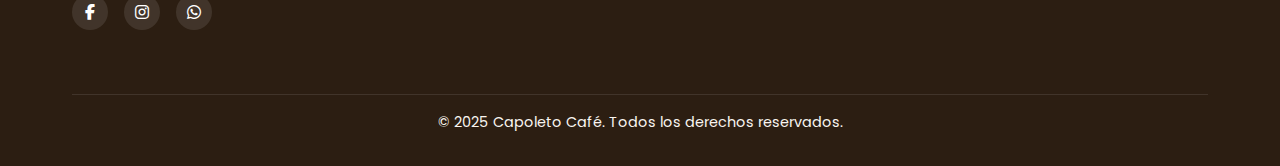
==== commit 552b1519: "new products" ====
--- a/about.html
+++ b/about.html
@@ -238,17 +238,16 @@
                 <div class="footer-contact">
                     <h4>Contáctanos</h4>
                     <ul>
-                        <li><i class="fas fa-map-marker-alt"></i> Av. Central 123, Ciudad</li>
-                        <li><i class="fas fa-phone"></i> +123 456 7890</li>
-                        <li><i class="fas fa-envelope"></i> info@capoleto.com</li>
+                        <li><i class="fas fa-map-marker-alt"></i>Carrera 56 No. 86 - 58</li>
+                        <li><i class="fas fa-phone"></i>+57 320 894 5479</li>
+                        <li><i class="fas fa-envelope"></i>capoletocafe@gmail.com</li>
                     </ul>
                 </div>
                 <div class="footer-hours">
                     <h4>Horario</h4>
                     <ul>
-                        <li>Lunes a Viernes: 7:00 - 20:00</li>
-                        <li>Sábados: 8:00 - 21:00</li>
-                        <li>Domingos: 9:00 - 18:00</li>
+                        <li>Lunes a Viernes: 6:00 am - 7:00 pm</li>
+                        <li>Sábados: 6:00 - 2:00 pm</li>
                     </ul>
                 </div>
             </div>
--- a/assets/css/style.css
+++ b/assets/css/style.css
@@ -994,7 +994,7 @@
 .contact-hero {
     padding: 160px 0 80px;
     background-color: var(--background-alt);
-    background-image: url('../images/contact-bg.jpg');
+    background-image: url('../images/about-cafe.jpg');
     background-size: cover;
     background-position: center;
     position: relative;
